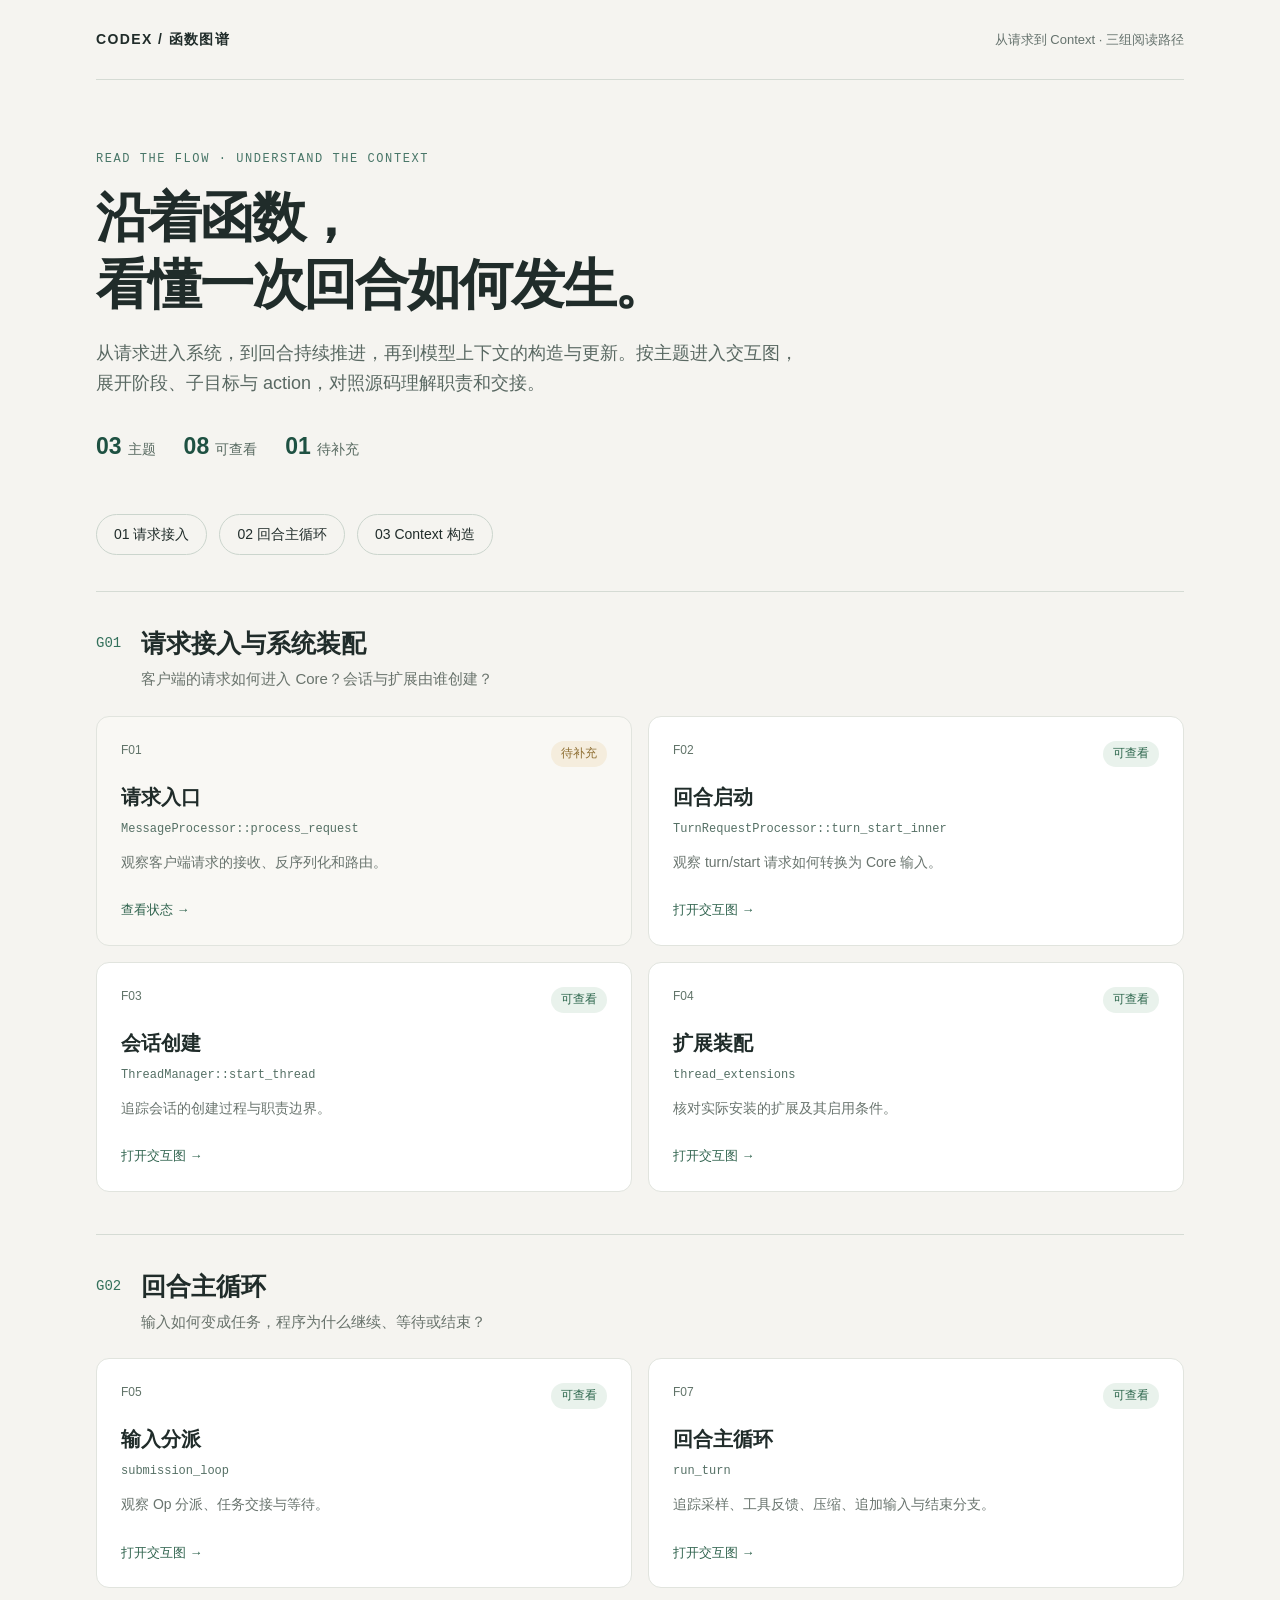
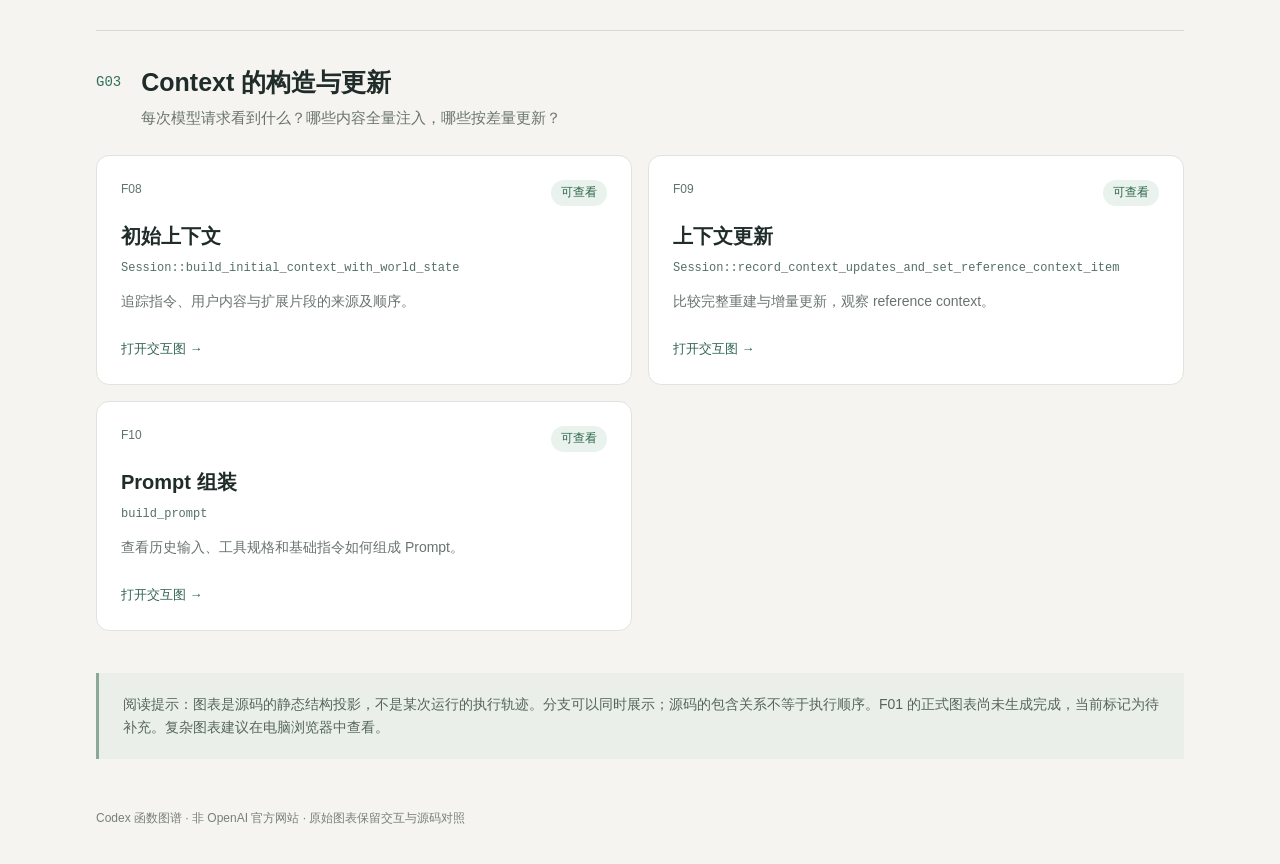
==== index.html @ 32ab9cb8 "Publish Codex function atlas with eight interactive diagrams" ====
<!doctype html><html lang="zh-CN"><head><meta charset="utf-8"><meta name="viewport" content="width=device-width,initial-scale=1"><meta name="description" content="从请求接入、回合主循环到 Context 构造，探索 Codex 的核心函数与交互图。"><title>Codex 函数图谱 · 从请求到 Context</title><link rel="stylesheet" href="site.css"></head><body><header><div class="top"><a class="brand" href="./">CODEX / 函数图谱</a><span>从请求到 Context · 三组阅读路径</span></div><div class="hero"><div class="eyebrow">READ THE FLOW · UNDERSTAND THE CONTEXT</div><h1>沿着函数，<br>看懂一次回合如何发生。</h1><p>从请求进入系统，到回合持续推进，再到模型上下文的构造与更新。按主题进入交互图，展开阶段、子目标与 action，对照源码理解职责和交接。</p><div class="stats"><span><strong>03</strong>主题</span><span><strong>08</strong>可查看</span><span><strong>01</strong>待补充</span></div></div><nav class="jump" aria-label="主题导航"><a href="#G01">01 请求接入</a><a href="#G02">02 回合主循环</a><a href="#G03">03 Context 构造</a></nav></header><main><section class="group" id="G01"><div class="group-head"><span class="group-id">G01</span><div><h2>请求接入与系统装配</h2><p>客户端的请求如何进入 Core？会话与扩展由谁创建？</p></div></div><div class="grid"><a class="card pending" href="functions/process-request/"><div class="card-top"><span>F01</span><span class="badge">待补充</span></div><h3>请求入口</h3><div class="symbol">MessageProcessor::process_request</div><p>观察客户端请求的接收、反序列化和路由。</p><span class="link">查看状态 →</span></a><a class="card " href="functions/turn-start-inner/roundtrip/"><div class="card-top"><span>F02</span><span class="badge">可查看</span></div><h3>回合启动</h3><div class="symbol">TurnRequestProcessor::turn_start_inner</div><p>观察 turn/start 请求如何转换为 Core 输入。</p><span class="link">打开交互图 →</span></a><a class="card " href="functions/start-thread/roundtrip/"><div class="card-top"><span>F03</span><span class="badge">可查看</span></div><h3>会话创建</h3><div class="symbol">ThreadManager::start_thread</div><p>追踪会话的创建过程与职责边界。</p><span class="link">打开交互图 →</span></a><a class="card " href="functions/thread-extensions/roundtrip/"><div class="card-top"><span>F04</span><span class="badge">可查看</span></div><h3>扩展装配</h3><div class="symbol">thread_extensions</div><p>核对实际安装的扩展及其启用条件。</p><span class="link">打开交互图 →</span></a></div></section><section class="group" id="G02"><div class="group-head"><span class="group-id">G02</span><div><h2>回合主循环</h2><p>输入如何变成任务，程序为什么继续、等待或结束？</p></div></div><div class="grid"><a class="card " href="functions/submission-loop/roundtrip/"><div class="card-top"><span>F05</span><span class="badge">可查看</span></div><h3>输入分派</h3><div class="symbol">submission_loop</div><p>观察 Op 分派、任务交接与等待。</p><span class="link">打开交互图 →</span></a><a class="card " href="functions/run-turn/roundtrip/"><div class="card-top"><span>F07</span><span class="badge">可查看</span></div><h3>回合主循环</h3><div class="symbol">run_turn</div><p>追踪采样、工具反馈、压缩、追加输入与结束分支。</p><span class="link">打开交互图 →</span></a></div></section><section class="group" id="G03"><div class="group-head"><span class="group-id">G03</span><div><h2>Context 的构造与更新</h2><p>每次模型请求看到什么？哪些内容全量注入，哪些按差量更新？</p></div></div><div class="grid"><a class="card " href="functions/initial-context/roundtrip/"><div class="card-top"><span>F08</span><span class="badge">可查看</span></div><h3>初始上下文</h3><div class="symbol">Session::build_initial_context_with_world_state</div><p>追踪指令、用户内容与扩展片段的来源及顺序。</p><span class="link">打开交互图 →</span></a><a class="card " href="functions/context-updates/roundtrip/"><div class="card-top"><span>F09</span><span class="badge">可查看</span></div><h3>上下文更新</h3><div class="symbol">Session::record_context_updates_and_set_reference_context_item</div><p>比较完整重建与增量更新，观察 reference context。</p><span class="link">打开交互图 →</span></a><a class="card " href="functions/build-prompt/roundtrip/"><div class="card-top"><span>F10</span><span class="badge">可查看</span></div><h3>Prompt 组装</h3><div class="symbol">build_prompt</div><p>查看历史输入、工具规格和基础指令如何组成 Prompt。</p><span class="link">打开交互图 →</span></a></div></section><aside class="note">阅读提示：图表是源码的静态结构投影，不是某次运行的执行轨迹。分支可以同时展示；源码的包含关系不等于执行顺序。F01 的正式图表尚未生成完成，当前标记为待补充。复杂图表建议在电脑浏览器中查看。</aside></main><footer>Codex 函数图谱 · 非 OpenAI 官方网站 · 原始图表保留交互与源码对照</footer></body></html>
---- site.css ----
*{box-sizing:border-box}html{scroll-behavior:smooth}body{margin:0;background:#f5f4f0;color:#202c2a;font:16px/1.65 -apple-system,BlinkMacSystemFont,"Segoe UI","PingFang SC",sans-serif}a{color:inherit}a:focus-visible{outline:3px solid #2c7a69;outline-offset:5px}header,main,footer{max-width:1160px;margin:auto;padding:0 36px}.top{display:flex;align-items:center;justify-content:space-between;padding:28px 0;border-bottom:1px solid #d5dbd4}.brand{font-size:14px;font-weight:750;letter-spacing:.1em;text-decoration:none}.top span{font-size:13px;color:#65726d}.hero{padding:70px 0 48px;max-width:850px}.eyebrow{font:12px/1.5 ui-monospace,monospace;letter-spacing:.13em;color:#487668}.hero h1{font-size:clamp(32px,5vw,54px);line-height:1.23;letter-spacing:-.04em;margin:16px 0 22px}.hero p{color:#596862;font-size:18px;max-width:710px}.stats{display:flex;gap:28px;margin-top:30px;color:#576960;font-size:14px}.stats strong{color:#1e5142;font-size:23px;margin-right:6px}.jump{display:flex;gap:12px;flex-wrap:wrap;padding-bottom:36px}.jump a{border:1px solid #cbd5cd;border-radius:99px;padding:8px 17px;text-decoration:none;font-size:14px}.jump a:hover{background:#e4ede6}.group{border-top:1px solid #d5dbd4;padding:35px 0 42px;scroll-margin-top:20px}.group-head{display:flex;gap:20px;align-items:flex-start;margin-bottom:24px}.group-id{color:#33705b;font:14px ui-monospace,monospace;padding-top:8px}.group h2{font-size:25px;line-height:1.35;margin:0 0 6px}.group-head p{margin:0;color:#69736c;font-size:15px}.grid{display:grid;grid-template-columns:repeat(2,minmax(0,1fr));gap:16px}.card{display:flex;flex-direction:column;min-height:230px;padding:24px;background:#fff;border:1px solid #e1e4de;border-radius:13px;text-decoration:none;transition:transform .16s,border-color .16s}.card:hover{transform:translateY(-2px);border-color:#6d9583}.card-top{display:flex;justify-content:space-between;font-size:12px;color:#607368}.badge{background:#e9f2ec;color:#2c664c;padding:3px 10px;border-radius:30px}.pending .badge{background:#f5eddd;color:#8c6c2f}.card h3{font-size:20px;margin:14px 0 6px}.symbol{font:12px/1.5 ui-monospace,SFMono-Regular,monospace;overflow-wrap:anywhere;color:#557065}.card p{font-size:14px;color:#69746e;margin:13px 0 18px}.card .link{margin-top:auto;font-size:13px;color:#31644f}.pending{background:#f9f8f4}.note{margin:0 0 28px;padding:20px 24px;border-left:3px solid #8ca998;background:#eaf0e9;color:#55655a;font-size:14px}footer{padding-top:22px;padding-bottom:35px;color:#778078;font-size:12px}.pending-page{max-width:760px;margin:12vh auto;padding:32px}.pending-page h1{font-size:34px;overflow-wrap:anywhere}.pending-page a{color:#28654f}@media(max-width:700px){header,main,footer{padding-left:20px;padding-right:20px}.hero{padding:42px 0 28px}.hero p{font-size:16px}.stats{gap:16px}.grid{grid-template-columns:1fr}.top span{display:none}.group-head{gap:12px}.group h2{font-size:22px}}
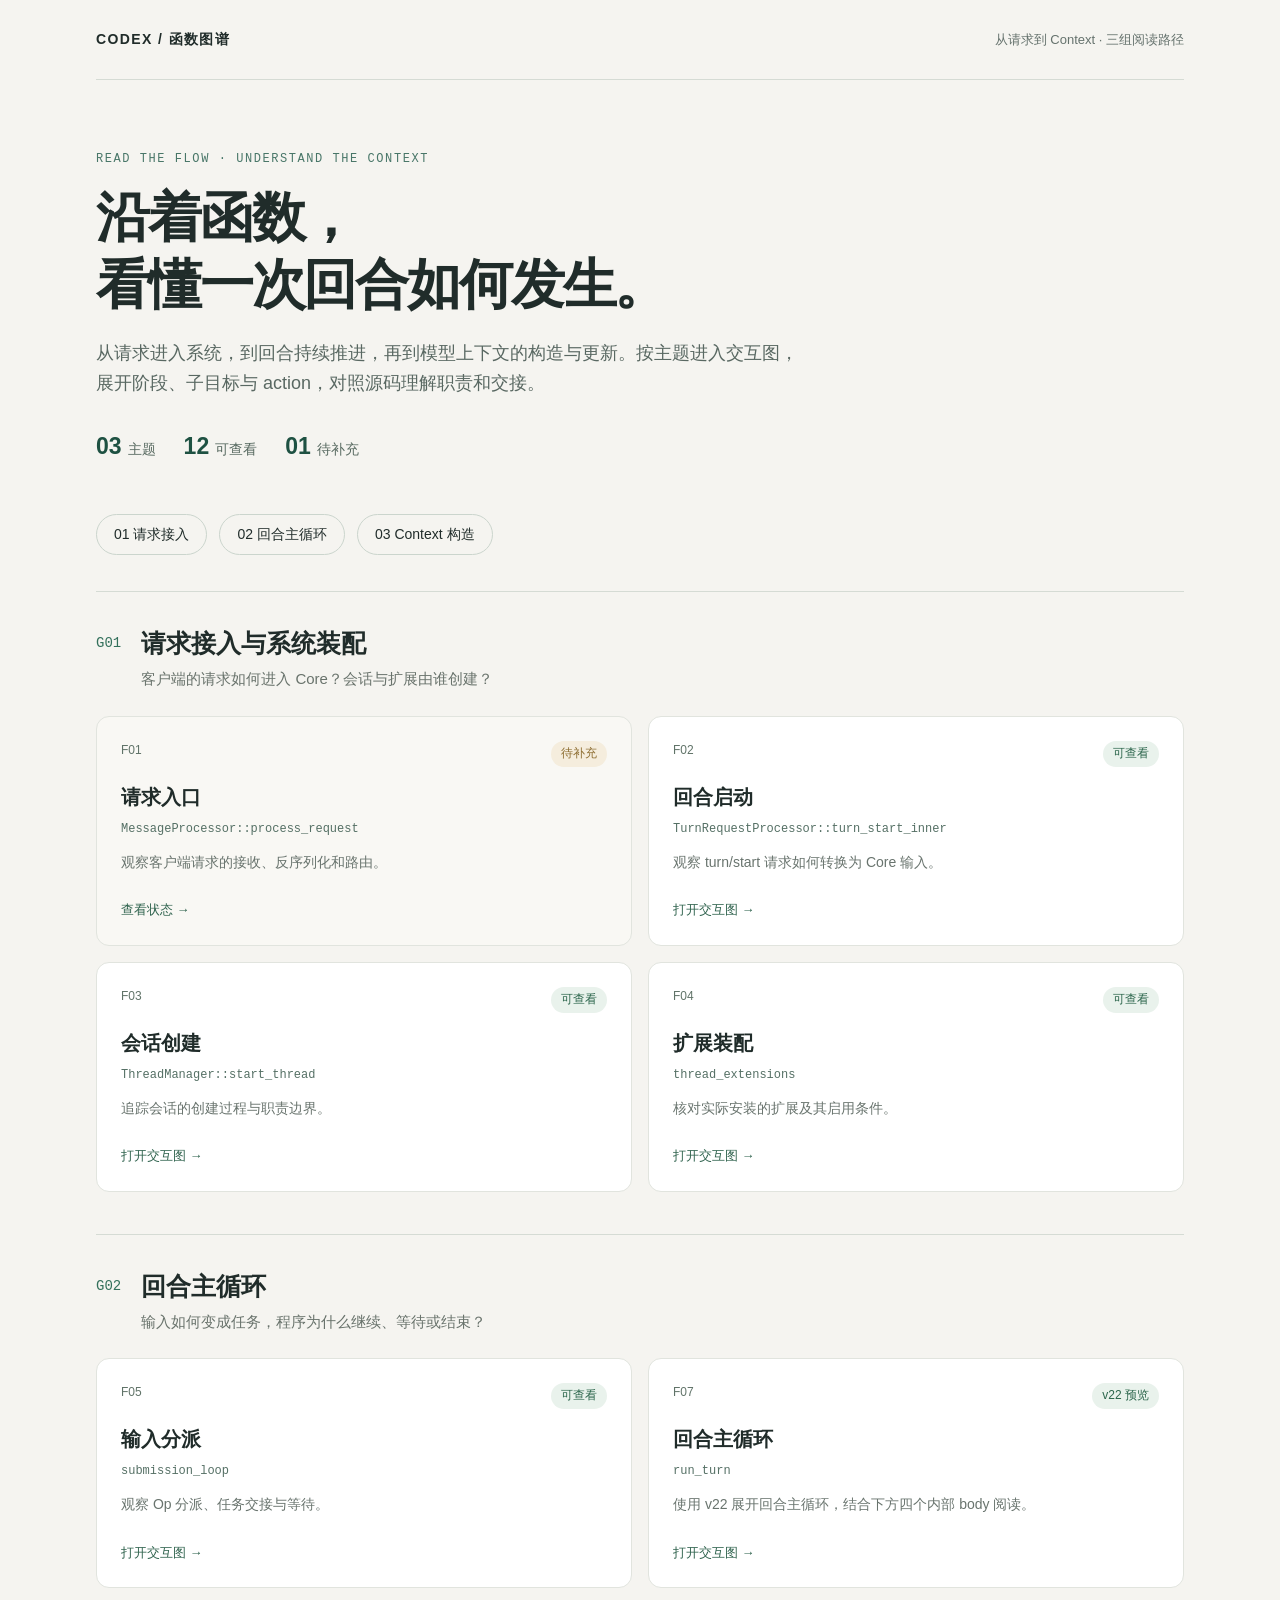
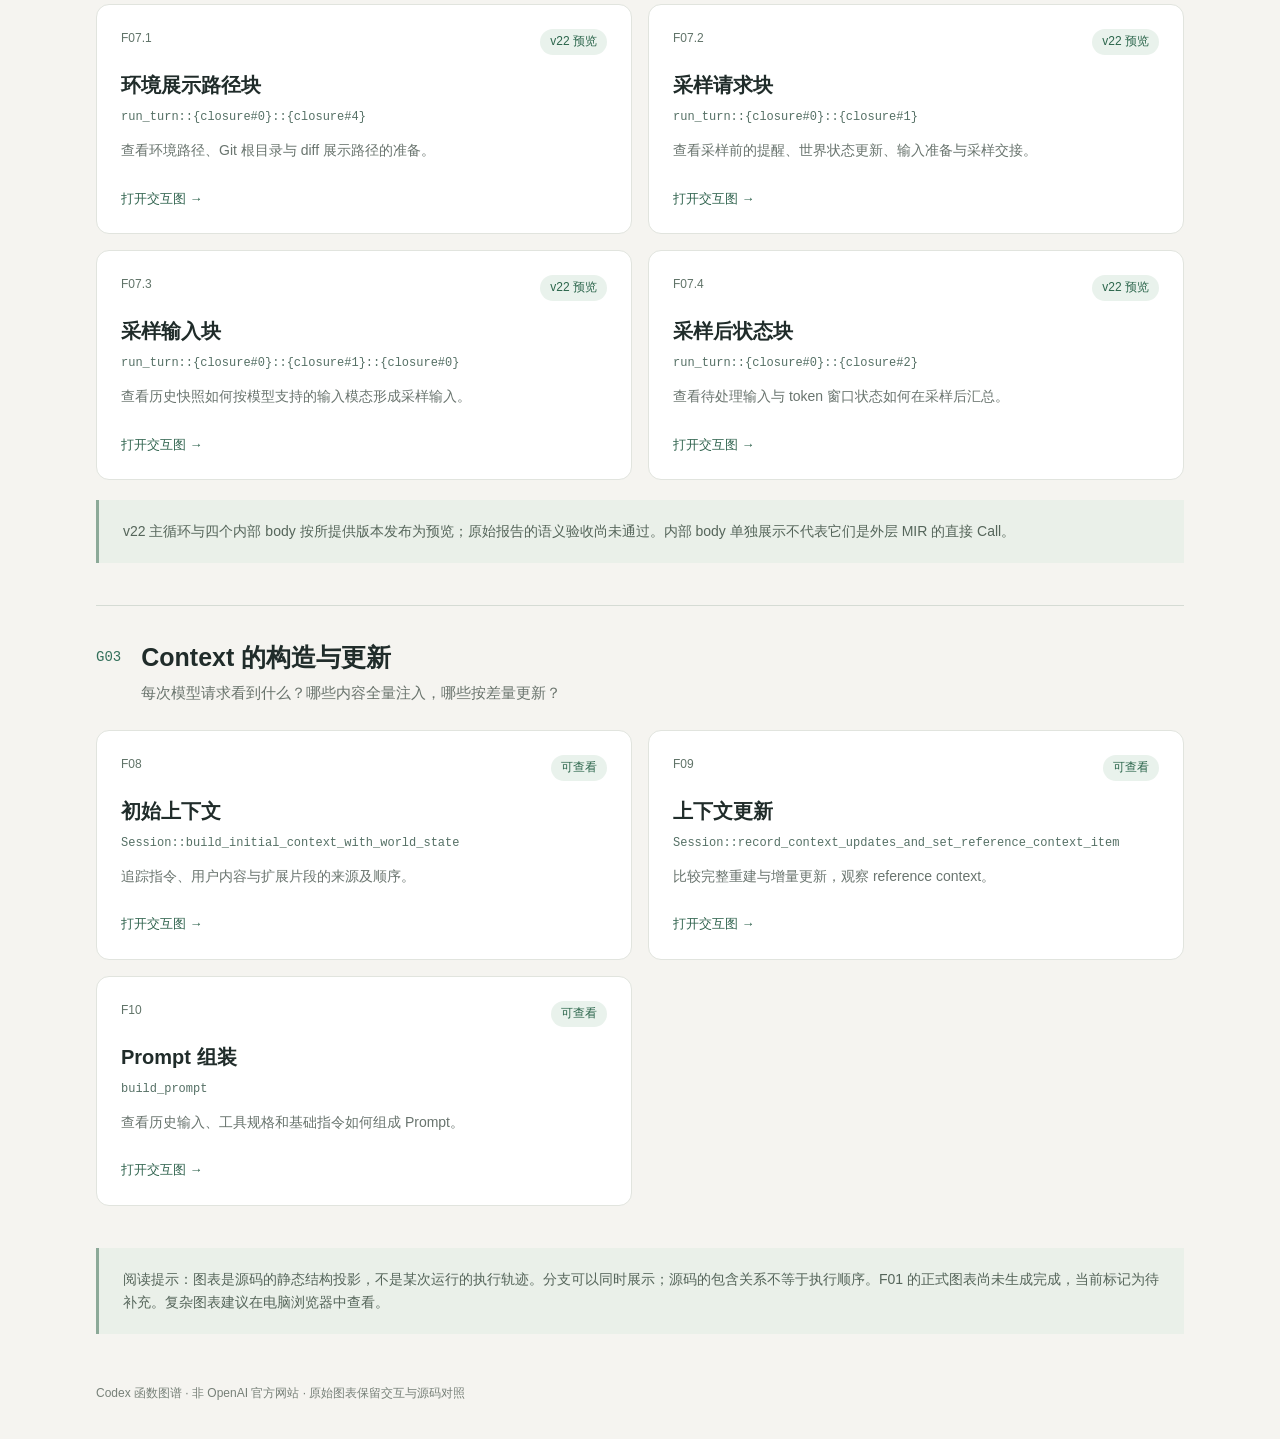
==== commit b0576259: "Update run_turn to v22 and add four internal body previews" ====
--- a/index.html
+++ b/index.html
@@ -1 +1 @@
-<!doctype html><html lang="zh-CN"><head><meta charset="utf-8"><meta name="viewport" content="width=device-width,initial-scale=1"><meta name="description" content="从请求接入、回合主循环到 Context 构造，探索 Codex 的核心函数与交互图。"><title>Codex 函数图谱 · 从请求到 Context</title><link rel="stylesheet" href="site.css"></head><body><header><div class="top"><a class="brand" href="./">CODEX / 函数图谱</a><span>从请求到 Context · 三组阅读路径</span></div><div class="hero"><div class="eyebrow">READ THE FLOW · UNDERSTAND THE CONTEXT</div><h1>沿着函数，<br>看懂一次回合如何发生。</h1><p>从请求进入系统，到回合持续推进，再到模型上下文的构造与更新。按主题进入交互图，展开阶段、子目标与 action，对照源码理解职责和交接。</p><div class="stats"><span><strong>03</strong>主题</span><span><strong>08</strong>可查看</span><span><strong>01</strong>待补充</span></div></div><nav class="jump" aria-label="主题导航"><a href="#G01">01 请求接入</a><a href="#G02">02 回合主循环</a><a href="#G03">03 Context 构造</a></nav></header><main><section class="group" id="G01"><div class="group-head"><span class="group-id">G01</span><div><h2>请求接入与系统装配</h2><p>客户端的请求如何进入 Core？会话与扩展由谁创建？</p></div></div><div class="grid"><a class="card pending" href="functions/process-request/"><div class="card-top"><span>F01</span><span class="badge">待补充</span></div><h3>请求入口</h3><div class="symbol">MessageProcessor::process_request</div><p>观察客户端请求的接收、反序列化和路由。</p><span class="link">查看状态 →</span></a><a class="card " href="functions/turn-start-inner/roundtrip/"><div class="card-top"><span>F02</span><span class="badge">可查看</span></div><h3>回合启动</h3><div class="symbol">TurnRequestProcessor::turn_start_inner</div><p>观察 turn/start 请求如何转换为 Core 输入。</p><span class="link">打开交互图 →</span></a><a class="card " href="functions/start-thread/roundtrip/"><div class="card-top"><span>F03</span><span class="badge">可查看</span></div><h3>会话创建</h3><div class="symbol">ThreadManager::start_thread</div><p>追踪会话的创建过程与职责边界。</p><span class="link">打开交互图 →</span></a><a class="card " href="functions/thread-extensions/roundtrip/"><div class="card-top"><span>F04</span><span class="badge">可查看</span></div><h3>扩展装配</h3><div class="symbol">thread_extensions</div><p>核对实际安装的扩展及其启用条件。</p><span class="link">打开交互图 →</span></a></div></section><section class="group" id="G02"><div class="group-head"><span class="group-id">G02</span><div><h2>回合主循环</h2><p>输入如何变成任务，程序为什么继续、等待或结束？</p></div></div><div class="grid"><a class="card " href="functions/submission-loop/roundtrip/"><div class="card-top"><span>F05</span><span class="badge">可查看</span></div><h3>输入分派</h3><div class="symbol">submission_loop</div><p>观察 Op 分派、任务交接与等待。</p><span class="link">打开交互图 →</span></a><a class="card " href="functions/run-turn/roundtrip/"><div class="card-top"><span>F07</span><span class="badge">可查看</span></div><h3>回合主循环</h3><div class="symbol">run_turn</div><p>追踪采样、工具反馈、压缩、追加输入与结束分支。</p><span class="link">打开交互图 →</span></a></div></section><section class="group" id="G03"><div class="group-head"><span class="group-id">G03</span><div><h2>Context 的构造与更新</h2><p>每次模型请求看到什么？哪些内容全量注入，哪些按差量更新？</p></div></div><div class="grid"><a class="card " href="functions/initial-context/roundtrip/"><div class="card-top"><span>F08</span><span class="badge">可查看</span></div><h3>初始上下文</h3><div class="symbol">Session::build_initial_context_with_world_state</div><p>追踪指令、用户内容与扩展片段的来源及顺序。</p><span class="link">打开交互图 →</span></a><a class="card " href="functions/context-updates/roundtrip/"><div class="card-top"><span>F09</span><span class="badge">可查看</span></div><h3>上下文更新</h3><div class="symbol">Session::record_context_updates_and_set_reference_context_item</div><p>比较完整重建与增量更新，观察 reference context。</p><span class="link">打开交互图 →</span></a><a class="card " href="functions/build-prompt/roundtrip/"><div class="card-top"><span>F10</span><span class="badge">可查看</span></div><h3>Prompt 组装</h3><div class="symbol">build_prompt</div><p>查看历史输入、工具规格和基础指令如何组成 Prompt。</p><span class="link">打开交互图 →</span></a></div></section><aside class="note">阅读提示：图表是源码的静态结构投影，不是某次运行的执行轨迹。分支可以同时展示；源码的包含关系不等于执行顺序。F01 的正式图表尚未生成完成，当前标记为待补充。复杂图表建议在电脑浏览器中查看。</aside></main><footer>Codex 函数图谱 · 非 OpenAI 官方网站 · 原始图表保留交互与源码对照</footer></body></html>+<!doctype html><html lang="zh-CN"><head><meta charset="utf-8"><meta name="viewport" content="width=device-width,initial-scale=1"><meta name="description" content="从请求接入、回合主循环到 Context 构造，探索 Codex 的核心函数与交互图。"><title>Codex 函数图谱 · 从请求到 Context</title><link rel="stylesheet" href="site.css"></head><body><header><div class="top"><a class="brand" href="./">CODEX / 函数图谱</a><span>从请求到 Context · 三组阅读路径</span></div><div class="hero"><div class="eyebrow">READ THE FLOW · UNDERSTAND THE CONTEXT</div><h1>沿着函数，<br>看懂一次回合如何发生。</h1><p>从请求进入系统，到回合持续推进，再到模型上下文的构造与更新。按主题进入交互图，展开阶段、子目标与 action，对照源码理解职责和交接。</p><div class="stats"><span><strong>03</strong>主题</span><span><strong>12</strong>可查看</span><span><strong>01</strong>待补充</span></div></div><nav class="jump" aria-label="主题导航"><a href="#G01">01 请求接入</a><a href="#G02">02 回合主循环</a><a href="#G03">03 Context 构造</a></nav></header><main><section class="group" id="G01"><div class="group-head"><span class="group-id">G01</span><div><h2>请求接入与系统装配</h2><p>客户端的请求如何进入 Core？会话与扩展由谁创建？</p></div></div><div class="grid"><a class="card pending" href="functions/process-request/"><div class="card-top"><span>F01</span><span class="badge">待补充</span></div><h3>请求入口</h3><div class="symbol">MessageProcessor::process_request</div><p>观察客户端请求的接收、反序列化和路由。</p><span class="link">查看状态 →</span></a><a class="card " href="functions/turn-start-inner/roundtrip/"><div class="card-top"><span>F02</span><span class="badge">可查看</span></div><h3>回合启动</h3><div class="symbol">TurnRequestProcessor::turn_start_inner</div><p>观察 turn/start 请求如何转换为 Core 输入。</p><span class="link">打开交互图 →</span></a><a class="card " href="functions/start-thread/roundtrip/"><div class="card-top"><span>F03</span><span class="badge">可查看</span></div><h3>会话创建</h3><div class="symbol">ThreadManager::start_thread</div><p>追踪会话的创建过程与职责边界。</p><span class="link">打开交互图 →</span></a><a class="card " href="functions/thread-extensions/roundtrip/"><div class="card-top"><span>F04</span><span class="badge">可查看</span></div><h3>扩展装配</h3><div class="symbol">thread_extensions</div><p>核对实际安装的扩展及其启用条件。</p><span class="link">打开交互图 →</span></a></div></section><section class="group" id="G02"><div class="group-head"><span class="group-id">G02</span><div><h2>回合主循环</h2><p>输入如何变成任务，程序为什么继续、等待或结束？</p></div></div><div class="grid"><a class="card " href="functions/submission-loop/roundtrip/"><div class="card-top"><span>F05</span><span class="badge">可查看</span></div><h3>输入分派</h3><div class="symbol">submission_loop</div><p>观察 Op 分派、任务交接与等待。</p><span class="link">打开交互图 →</span></a><a class="card" href="functions/run-turn/roundtrip/"><div class="card-top"><span>F07</span><span class="badge">v22 预览</span></div><h3>回合主循环</h3><div class="symbol">run_turn</div><p>使用 v22 展开回合主循环，结合下方四个内部 body 阅读。</p><span class="link">打开交互图 →</span></a><a class="card" href="functions/run-turn-display-roots/roundtrip/"><div class="card-top"><span>F07.1</span><span class="badge">v22 预览</span></div><h3>环境展示路径块</h3><div class="symbol">run_turn::{closure#0}::{closure#4}</div><p>查看环境路径、Git 根目录与 diff 展示路径的准备。</p><span class="link">打开交互图 →</span></a><a class="card" href="functions/run-turn-sampling-request/roundtrip/"><div class="card-top"><span>F07.2</span><span class="badge">v22 预览</span></div><h3>采样请求块</h3><div class="symbol">run_turn::{closure#0}::{closure#1}</div><p>查看采样前的提醒、世界状态更新、输入准备与采样交接。</p><span class="link">打开交互图 →</span></a><a class="card" href="functions/run-turn-sampling-input/roundtrip/"><div class="card-top"><span>F07.3</span><span class="badge">v22 预览</span></div><h3>采样输入块</h3><div class="symbol">run_turn::{closure#0}::{closure#1}::{closure#0}</div><p>查看历史快照如何按模型支持的输入模态形成采样输入。</p><span class="link">打开交互图 →</span></a><a class="card" href="functions/run-turn-post-sampling-state/roundtrip/"><div class="card-top"><span>F07.4</span><span class="badge">v22 预览</span></div><h3>采样后状态块</h3><div class="symbol">run_turn::{closure#0}::{closure#2}</div><p>查看待处理输入与 token 窗口状态如何在采样后汇总。</p><span class="link">打开交互图 →</span></a></div><p class="note" style="margin:20px 0 0">v22 主循环与四个内部 body 按所提供版本发布为预览；原始报告的语义验收尚未通过。内部 body 单独展示不代表它们是外层 MIR 的直接 Call。</p></section><section class="group" id="G03"><div class="group-head"><span class="group-id">G03</span><div><h2>Context 的构造与更新</h2><p>每次模型请求看到什么？哪些内容全量注入，哪些按差量更新？</p></div></div><div class="grid"><a class="card " href="functions/initial-context/roundtrip/"><div class="card-top"><span>F08</span><span class="badge">可查看</span></div><h3>初始上下文</h3><div class="symbol">Session::build_initial_context_with_world_state</div><p>追踪指令、用户内容与扩展片段的来源及顺序。</p><span class="link">打开交互图 →</span></a><a class="card " href="functions/context-updates/roundtrip/"><div class="card-top"><span>F09</span><span class="badge">可查看</span></div><h3>上下文更新</h3><div class="symbol">Session::record_context_updates_and_set_reference_context_item</div><p>比较完整重建与增量更新，观察 reference context。</p><span class="link">打开交互图 →</span></a><a class="card " href="functions/build-prompt/roundtrip/"><div class="card-top"><span>F10</span><span class="badge">可查看</span></div><h3>Prompt 组装</h3><div class="symbol">build_prompt</div><p>查看历史输入、工具规格和基础指令如何组成 Prompt。</p><span class="link">打开交互图 →</span></a></div></section><aside class="note">阅读提示：图表是源码的静态结构投影，不是某次运行的执行轨迹。分支可以同时展示；源码的包含关系不等于执行顺序。F01 的正式图表尚未生成完成，当前标记为待补充。复杂图表建议在电脑浏览器中查看。</aside></main><footer>Codex 函数图谱 · 非 OpenAI 官方网站 · 原始图表保留交互与源码对照</footer></body></html>
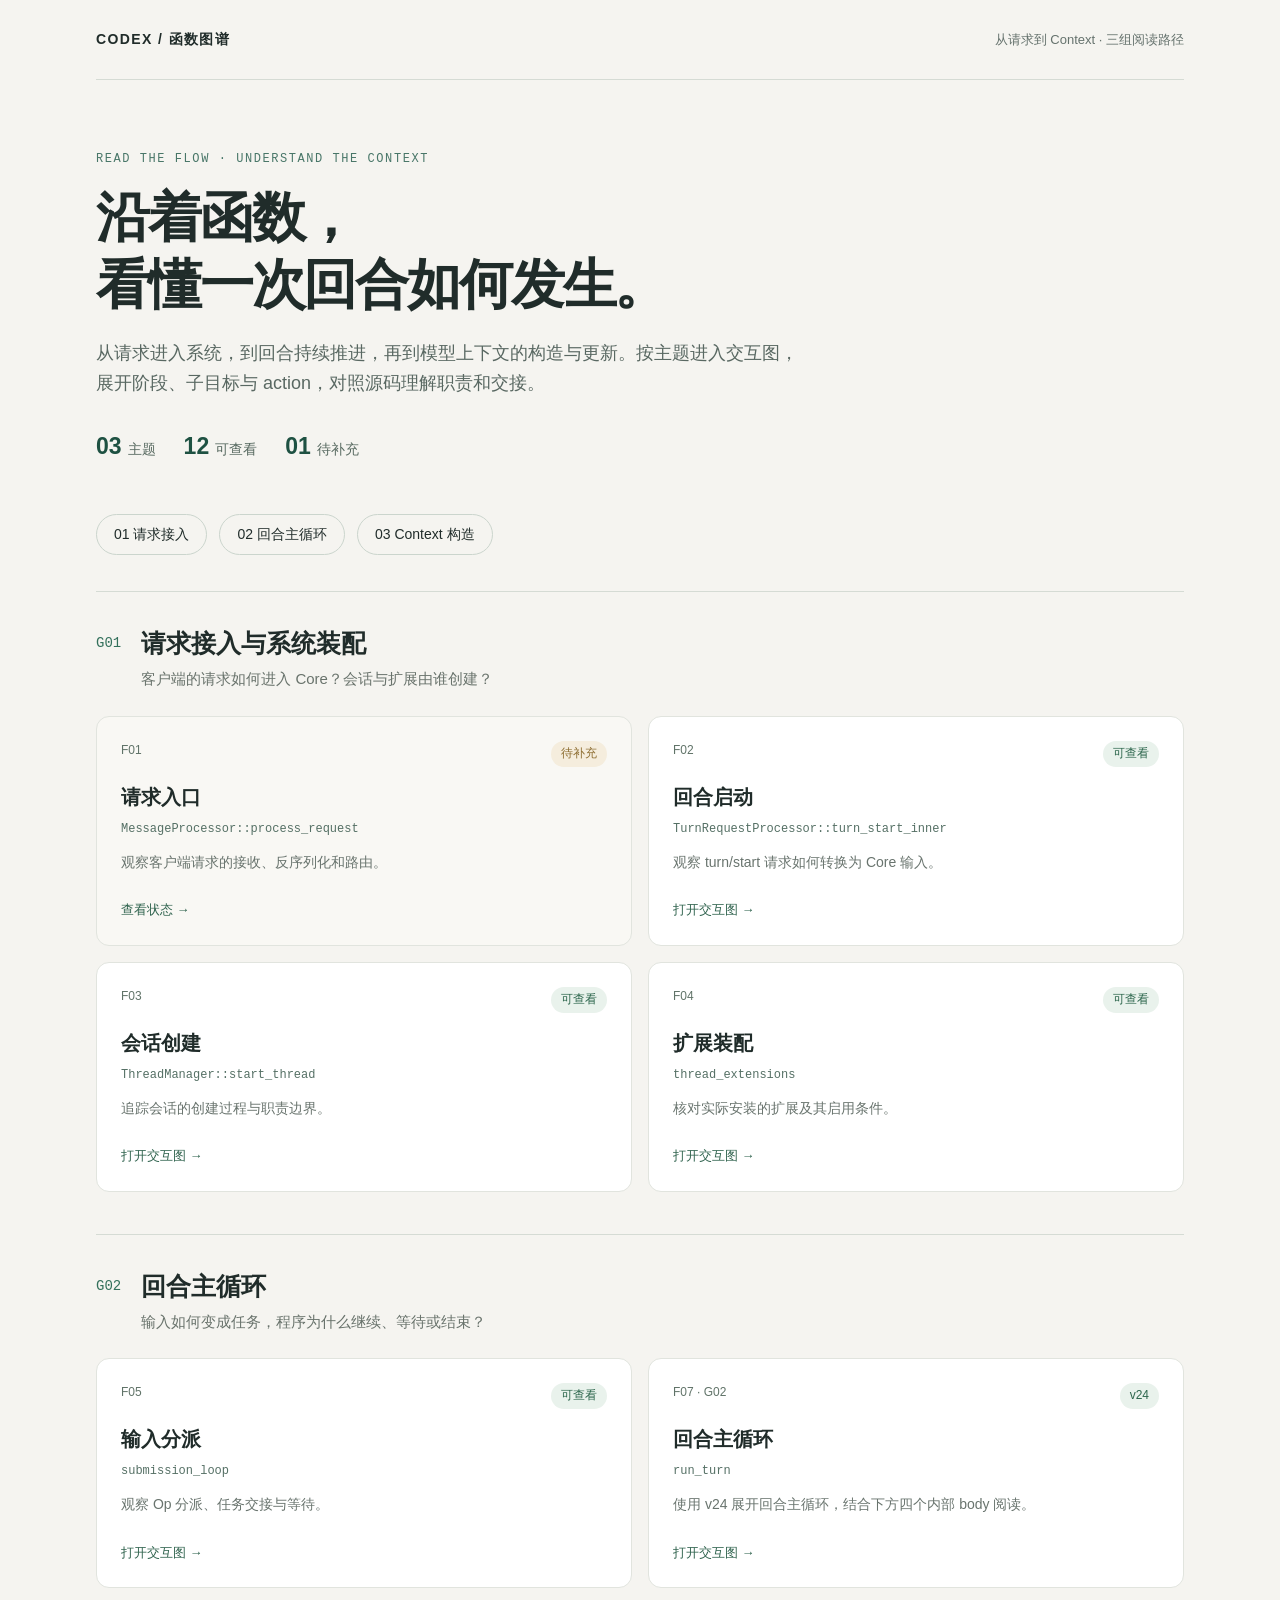
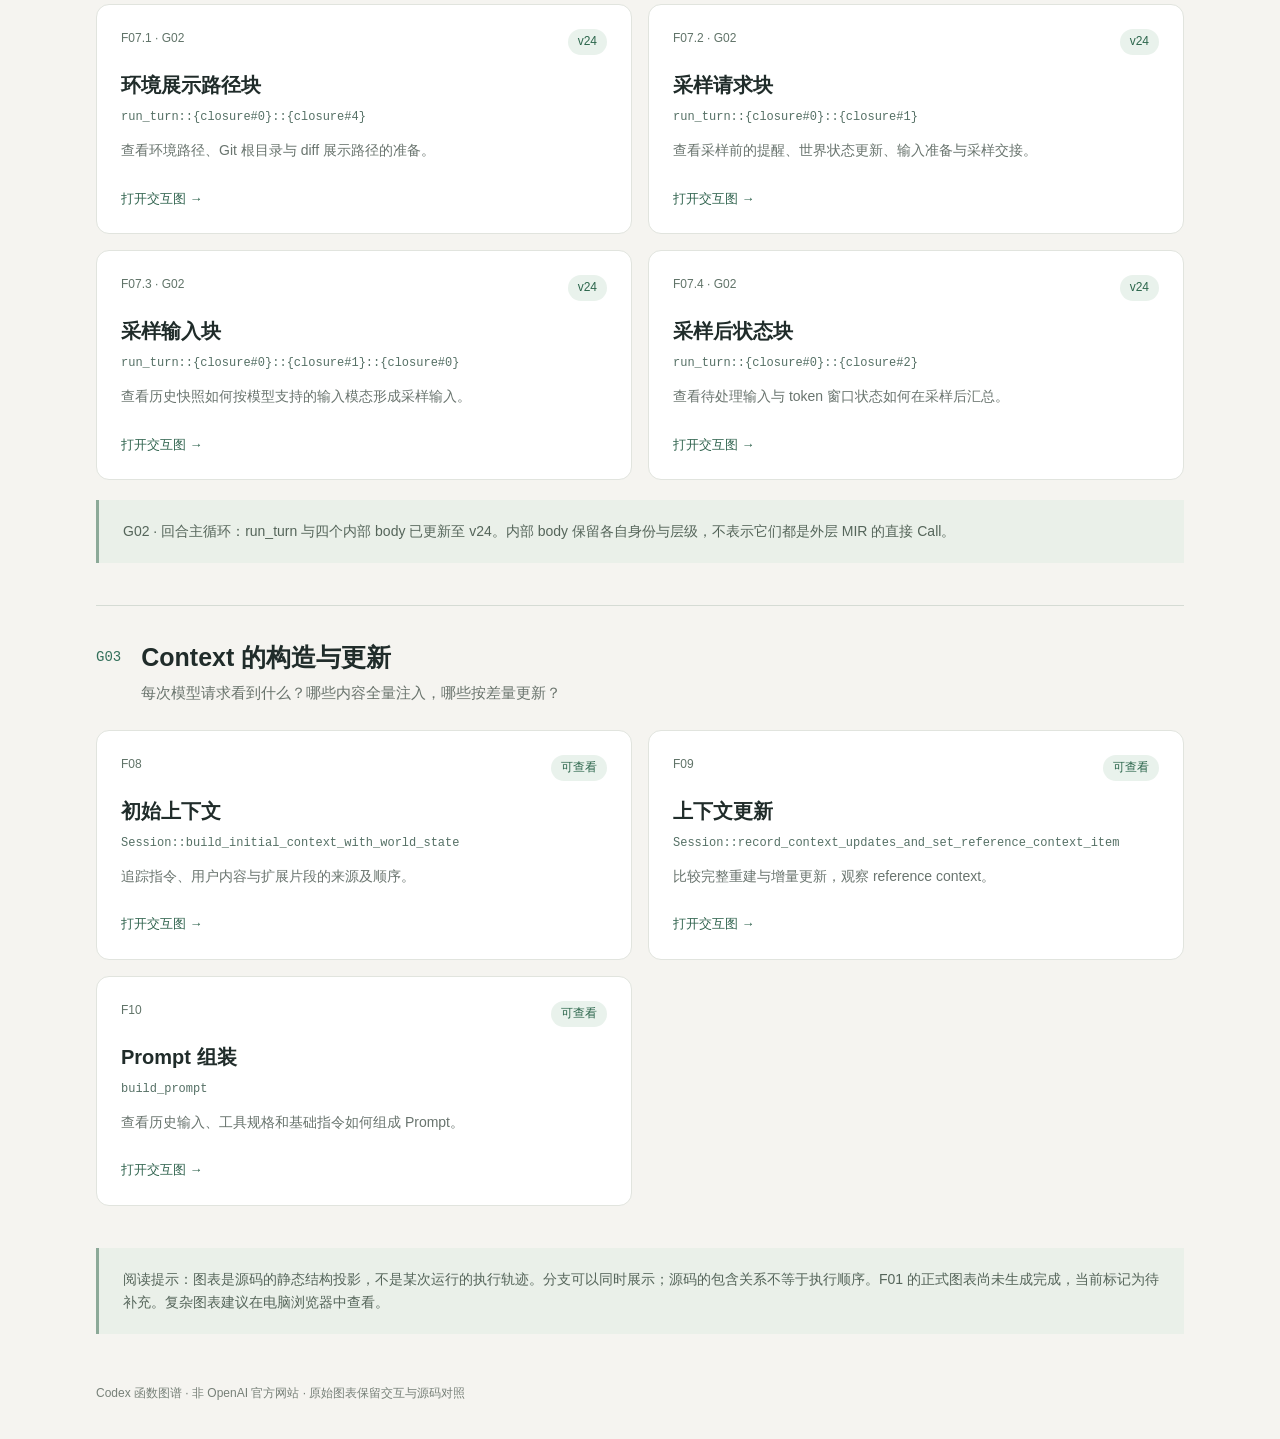
==== commit 43e2aeda: "Update five run_turn pages to v24 with G02 classification labels" ====
--- a/index.html
+++ b/index.html
@@ -1 +1 @@
-<!doctype html><html lang="zh-CN"><head><meta charset="utf-8"><meta name="viewport" content="width=device-width,initial-scale=1"><meta name="description" content="从请求接入、回合主循环到 Context 构造，探索 Codex 的核心函数与交互图。"><title>Codex 函数图谱 · 从请求到 Context</title><link rel="stylesheet" href="site.css"></head><body><header><div class="top"><a class="brand" href="./">CODEX / 函数图谱</a><span>从请求到 Context · 三组阅读路径</span></div><div class="hero"><div class="eyebrow">READ THE FLOW · UNDERSTAND THE CONTEXT</div><h1>沿着函数，<br>看懂一次回合如何发生。</h1><p>从请求进入系统，到回合持续推进，再到模型上下文的构造与更新。按主题进入交互图，展开阶段、子目标与 action，对照源码理解职责和交接。</p><div class="stats"><span><strong>03</strong>主题</span><span><strong>12</strong>可查看</span><span><strong>01</strong>待补充</span></div></div><nav class="jump" aria-label="主题导航"><a href="#G01">01 请求接入</a><a href="#G02">02 回合主循环</a><a href="#G03">03 Context 构造</a></nav></header><main><section class="group" id="G01"><div class="group-head"><span class="group-id">G01</span><div><h2>请求接入与系统装配</h2><p>客户端的请求如何进入 Core？会话与扩展由谁创建？</p></div></div><div class="grid"><a class="card pending" href="functions/process-request/"><div class="card-top"><span>F01</span><span class="badge">待补充</span></div><h3>请求入口</h3><div class="symbol">MessageProcessor::process_request</div><p>观察客户端请求的接收、反序列化和路由。</p><span class="link">查看状态 →</span></a><a class="card " href="functions/turn-start-inner/roundtrip/"><div class="card-top"><span>F02</span><span class="badge">可查看</span></div><h3>回合启动</h3><div class="symbol">TurnRequestProcessor::turn_start_inner</div><p>观察 turn/start 请求如何转换为 Core 输入。</p><span class="link">打开交互图 →</span></a><a class="card " href="functions/start-thread/roundtrip/"><div class="card-top"><span>F03</span><span class="badge">可查看</span></div><h3>会话创建</h3><div class="symbol">ThreadManager::start_thread</div><p>追踪会话的创建过程与职责边界。</p><span class="link">打开交互图 →</span></a><a class="card " href="functions/thread-extensions/roundtrip/"><div class="card-top"><span>F04</span><span class="badge">可查看</span></div><h3>扩展装配</h3><div class="symbol">thread_extensions</div><p>核对实际安装的扩展及其启用条件。</p><span class="link">打开交互图 →</span></a></div></section><section class="group" id="G02"><div class="group-head"><span class="group-id">G02</span><div><h2>回合主循环</h2><p>输入如何变成任务，程序为什么继续、等待或结束？</p></div></div><div class="grid"><a class="card " href="functions/submission-loop/roundtrip/"><div class="card-top"><span>F05</span><span class="badge">可查看</span></div><h3>输入分派</h3><div class="symbol">submission_loop</div><p>观察 Op 分派、任务交接与等待。</p><span class="link">打开交互图 →</span></a><a class="card" href="functions/run-turn/roundtrip/"><div class="card-top"><span>F07</span><span class="badge">v22 预览</span></div><h3>回合主循环</h3><div class="symbol">run_turn</div><p>使用 v22 展开回合主循环，结合下方四个内部 body 阅读。</p><span class="link">打开交互图 →</span></a><a class="card" href="functions/run-turn-display-roots/roundtrip/"><div class="card-top"><span>F07.1</span><span class="badge">v22 预览</span></div><h3>环境展示路径块</h3><div class="symbol">run_turn::{closure#0}::{closure#4}</div><p>查看环境路径、Git 根目录与 diff 展示路径的准备。</p><span class="link">打开交互图 →</span></a><a class="card" href="functions/run-turn-sampling-request/roundtrip/"><div class="card-top"><span>F07.2</span><span class="badge">v22 预览</span></div><h3>采样请求块</h3><div class="symbol">run_turn::{closure#0}::{closure#1}</div><p>查看采样前的提醒、世界状态更新、输入准备与采样交接。</p><span class="link">打开交互图 →</span></a><a class="card" href="functions/run-turn-sampling-input/roundtrip/"><div class="card-top"><span>F07.3</span><span class="badge">v22 预览</span></div><h3>采样输入块</h3><div class="symbol">run_turn::{closure#0}::{closure#1}::{closure#0}</div><p>查看历史快照如何按模型支持的输入模态形成采样输入。</p><span class="link">打开交互图 →</span></a><a class="card" href="functions/run-turn-post-sampling-state/roundtrip/"><div class="card-top"><span>F07.4</span><span class="badge">v22 预览</span></div><h3>采样后状态块</h3><div class="symbol">run_turn::{closure#0}::{closure#2}</div><p>查看待处理输入与 token 窗口状态如何在采样后汇总。</p><span class="link">打开交互图 →</span></a></div><p class="note" style="margin:20px 0 0">v22 主循环与四个内部 body 按所提供版本发布为预览；原始报告的语义验收尚未通过。内部 body 单独展示不代表它们是外层 MIR 的直接 Call。</p></section><section class="group" id="G03"><div class="group-head"><span class="group-id">G03</span><div><h2>Context 的构造与更新</h2><p>每次模型请求看到什么？哪些内容全量注入，哪些按差量更新？</p></div></div><div class="grid"><a class="card " href="functions/initial-context/roundtrip/"><div class="card-top"><span>F08</span><span class="badge">可查看</span></div><h3>初始上下文</h3><div class="symbol">Session::build_initial_context_with_world_state</div><p>追踪指令、用户内容与扩展片段的来源及顺序。</p><span class="link">打开交互图 →</span></a><a class="card " href="functions/context-updates/roundtrip/"><div class="card-top"><span>F09</span><span class="badge">可查看</span></div><h3>上下文更新</h3><div class="symbol">Session::record_context_updates_and_set_reference_context_item</div><p>比较完整重建与增量更新，观察 reference context。</p><span class="link">打开交互图 →</span></a><a class="card " href="functions/build-prompt/roundtrip/"><div class="card-top"><span>F10</span><span class="badge">可查看</span></div><h3>Prompt 组装</h3><div class="symbol">build_prompt</div><p>查看历史输入、工具规格和基础指令如何组成 Prompt。</p><span class="link">打开交互图 →</span></a></div></section><aside class="note">阅读提示：图表是源码的静态结构投影，不是某次运行的执行轨迹。分支可以同时展示；源码的包含关系不等于执行顺序。F01 的正式图表尚未生成完成，当前标记为待补充。复杂图表建议在电脑浏览器中查看。</aside></main><footer>Codex 函数图谱 · 非 OpenAI 官方网站 · 原始图表保留交互与源码对照</footer></body></html>+<!doctype html><html lang="zh-CN"><head><meta charset="utf-8"><meta name="viewport" content="width=device-width,initial-scale=1"><meta name="description" content="从请求接入、回合主循环到 Context 构造，探索 Codex 的核心函数与交互图。"><title>Codex 函数图谱 · 从请求到 Context</title><link rel="stylesheet" href="site.css"></head><body><header><div class="top"><a class="brand" href="./">CODEX / 函数图谱</a><span>从请求到 Context · 三组阅读路径</span></div><div class="hero"><div class="eyebrow">READ THE FLOW · UNDERSTAND THE CONTEXT</div><h1>沿着函数，<br>看懂一次回合如何发生。</h1><p>从请求进入系统，到回合持续推进，再到模型上下文的构造与更新。按主题进入交互图，展开阶段、子目标与 action，对照源码理解职责和交接。</p><div class="stats"><span><strong>03</strong>主题</span><span><strong>12</strong>可查看</span><span><strong>01</strong>待补充</span></div></div><nav class="jump" aria-label="主题导航"><a href="#G01">01 请求接入</a><a href="#G02">02 回合主循环</a><a href="#G03">03 Context 构造</a></nav></header><main><section class="group" id="G01"><div class="group-head"><span class="group-id">G01</span><div><h2>请求接入与系统装配</h2><p>客户端的请求如何进入 Core？会话与扩展由谁创建？</p></div></div><div class="grid"><a class="card pending" href="functions/process-request/"><div class="card-top"><span>F01</span><span class="badge">待补充</span></div><h3>请求入口</h3><div class="symbol">MessageProcessor::process_request</div><p>观察客户端请求的接收、反序列化和路由。</p><span class="link">查看状态 →</span></a><a class="card " href="functions/turn-start-inner/roundtrip/"><div class="card-top"><span>F02</span><span class="badge">可查看</span></div><h3>回合启动</h3><div class="symbol">TurnRequestProcessor::turn_start_inner</div><p>观察 turn/start 请求如何转换为 Core 输入。</p><span class="link">打开交互图 →</span></a><a class="card " href="functions/start-thread/roundtrip/"><div class="card-top"><span>F03</span><span class="badge">可查看</span></div><h3>会话创建</h3><div class="symbol">ThreadManager::start_thread</div><p>追踪会话的创建过程与职责边界。</p><span class="link">打开交互图 →</span></a><a class="card " href="functions/thread-extensions/roundtrip/"><div class="card-top"><span>F04</span><span class="badge">可查看</span></div><h3>扩展装配</h3><div class="symbol">thread_extensions</div><p>核对实际安装的扩展及其启用条件。</p><span class="link">打开交互图 →</span></a></div></section><section class="group" id="G02"><div class="group-head"><span class="group-id">G02</span><div><h2>回合主循环</h2><p>输入如何变成任务，程序为什么继续、等待或结束？</p></div></div><div class="grid"><a class="card " href="functions/submission-loop/roundtrip/"><div class="card-top"><span>F05</span><span class="badge">可查看</span></div><h3>输入分派</h3><div class="symbol">submission_loop</div><p>观察 Op 分派、任务交接与等待。</p><span class="link">打开交互图 →</span></a><a class="card" data-group="G02" data-version="v24" href="functions/run-turn/roundtrip/"><div class="card-top"><span>F07 · G02</span><span class="badge">v24</span></div><h3>回合主循环</h3><div class="symbol">run_turn</div><p>使用 v24 展开回合主循环，结合下方四个内部 body 阅读。</p><span class="link">打开交互图 →</span></a><a class="card" data-group="G02" data-version="v24" href="functions/run-turn-display-roots/roundtrip/"><div class="card-top"><span>F07.1 · G02</span><span class="badge">v24</span></div><h3>环境展示路径块</h3><div class="symbol">run_turn::{closure#0}::{closure#4}</div><p>查看环境路径、Git 根目录与 diff 展示路径的准备。</p><span class="link">打开交互图 →</span></a><a class="card" data-group="G02" data-version="v24" href="functions/run-turn-sampling-request/roundtrip/"><div class="card-top"><span>F07.2 · G02</span><span class="badge">v24</span></div><h3>采样请求块</h3><div class="symbol">run_turn::{closure#0}::{closure#1}</div><p>查看采样前的提醒、世界状态更新、输入准备与采样交接。</p><span class="link">打开交互图 →</span></a><a class="card" data-group="G02" data-version="v24" href="functions/run-turn-sampling-input/roundtrip/"><div class="card-top"><span>F07.3 · G02</span><span class="badge">v24</span></div><h3>采样输入块</h3><div class="symbol">run_turn::{closure#0}::{closure#1}::{closure#0}</div><p>查看历史快照如何按模型支持的输入模态形成采样输入。</p><span class="link">打开交互图 →</span></a><a class="card" data-group="G02" data-version="v24" href="functions/run-turn-post-sampling-state/roundtrip/"><div class="card-top"><span>F07.4 · G02</span><span class="badge">v24</span></div><h3>采样后状态块</h3><div class="symbol">run_turn::{closure#0}::{closure#2}</div><p>查看待处理输入与 token 窗口状态如何在采样后汇总。</p><span class="link">打开交互图 →</span></a></div><p class="note" style="margin:20px 0 0">G02 · 回合主循环：run_turn 与四个内部 body 已更新至 v24。内部 body 保留各自身份与层级，不表示它们都是外层 MIR 的直接 Call。</p></section><section class="group" id="G03"><div class="group-head"><span class="group-id">G03</span><div><h2>Context 的构造与更新</h2><p>每次模型请求看到什么？哪些内容全量注入，哪些按差量更新？</p></div></div><div class="grid"><a class="card " href="functions/initial-context/roundtrip/"><div class="card-top"><span>F08</span><span class="badge">可查看</span></div><h3>初始上下文</h3><div class="symbol">Session::build_initial_context_with_world_state</div><p>追踪指令、用户内容与扩展片段的来源及顺序。</p><span class="link">打开交互图 →</span></a><a class="card " href="functions/context-updates/roundtrip/"><div class="card-top"><span>F09</span><span class="badge">可查看</span></div><h3>上下文更新</h3><div class="symbol">Session::record_context_updates_and_set_reference_context_item</div><p>比较完整重建与增量更新，观察 reference context。</p><span class="link">打开交互图 →</span></a><a class="card " href="functions/build-prompt/roundtrip/"><div class="card-top"><span>F10</span><span class="badge">可查看</span></div><h3>Prompt 组装</h3><div class="symbol">build_prompt</div><p>查看历史输入、工具规格和基础指令如何组成 Prompt。</p><span class="link">打开交互图 →</span></a></div></section><aside class="note">阅读提示：图表是源码的静态结构投影，不是某次运行的执行轨迹。分支可以同时展示；源码的包含关系不等于执行顺序。F01 的正式图表尚未生成完成，当前标记为待补充。复杂图表建议在电脑浏览器中查看。</aside></main><footer>Codex 函数图谱 · 非 OpenAI 官方网站 · 原始图表保留交互与源码对照</footer></body></html>
